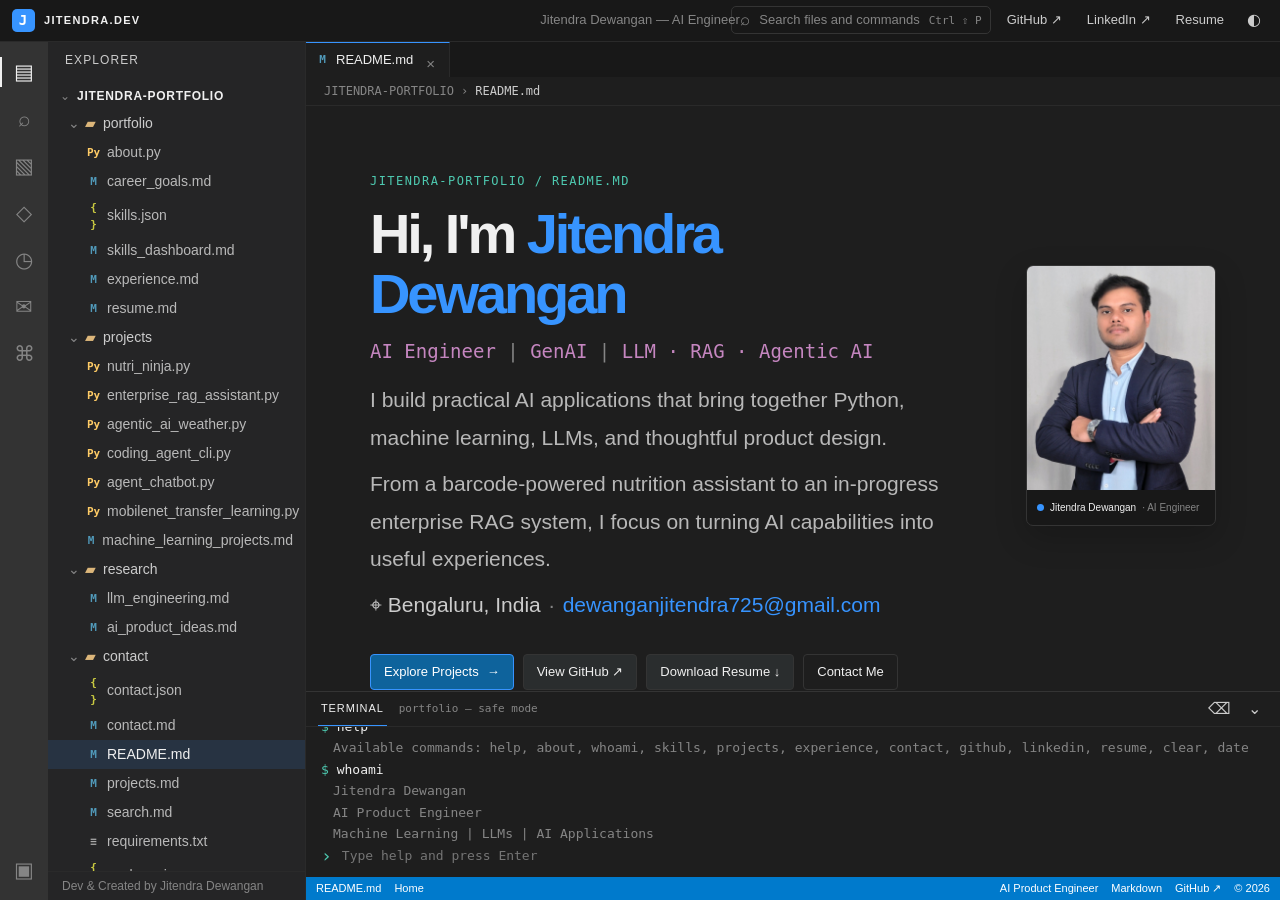
==== index.html @ ca644f17 "Add Files" ====
<!doctype html>
<html lang="en">
  <head>
    <meta charset="utf-8">
    <meta name="viewport" content="width=device-width, initial-scale=1">
    <meta name="theme-color" content="#1e1e1e">
    <meta name="description" content="Jitendra Dewangan (JABAAZ), AI Product Engineer in India. Explore practical AI, machine learning, LLM, and software engineering projects.">
    <meta property="og:type" content="website">
    <meta property="og:title" content="Jitendra Dewangan — AI Product Engineer">
    <meta property="og:description" content="A developer workspace portfolio exploring AI engineering, machine learning, and useful software products.">
    <meta property="og:image" content="assets/jitendra-dewangan.jpg">
    <meta property="og:image:alt" content="Portrait of Jitendra Dewangan in a navy blazer">
    <meta name="twitter:card" content="summary">
    <meta name="author" content="Jitendra Dewangan">
    <title>Jitendra Dewangan — AI Product Engineer</title>
    <link rel="icon" href="data:image/svg+xml,%3Csvg xmlns='http://www.w3.org/2000/svg' viewBox='0 0 40 40'%3E%3Crect width='40' height='40' rx='8' fill='%230078d4'/%3E%3Cpath d='M13 11h14v4h-5v12a6 6 0 0 1-12 0h4a2 2 0 0 0 4 0V15h-5z' fill='white'/%3E%3C/svg%3E">
    <link rel="stylesheet" href="styles.css">
    <script type="application/ld+json">
      {
        "@context": "https://schema.org",
        "@type": "Person",
        "name": "Jitendra Dewangan",
        "alternateName": "JABAAZ",
        "jobTitle": "AI Product Engineer",
        "email": "dewanganjitendra725@gmail.com",
        "telephone": "+91 8982959790",
        "address": {
          "@type": "PostalAddress",
          "addressCountry": "IN"
        },
        "sameAs": [
          "https://github.com/JitendraDew009",
          "https://www.linkedin.com/in/jitendradewangan/"
        ]
      }
    </script>
    <script src="app.js" defer></script>
  </head>
  <body>
    <a class="skip-link" href="#editor">Skip to editor</a>
    <div class="workspace">
      <header class="titlebar">
        <button class="brand-mark" type="button" aria-label="Go to portfolio home" data-open="readme">
          <span class="brand-glyph" aria-hidden="true">J</span>
          <span class="brand-name">JITENDRA.DEV</span>
        </button>
        <div class="titlebar-caption">Jitendra Dewangan — AI Engineer</div>
        <div class="titlebar-actions">
          <button class="title-action command-trigger" type="button" aria-label="Open command palette" title="Command Palette (Ctrl+Shift+P)">
            <span aria-hidden="true">⌕</span><span class="search-hint">Search files and commands</span><kbd>Ctrl ⇧ P</kbd>
          </button>
          <a class="title-link" href="https://github.com/JitendraDew009" target="_blank" rel="noopener noreferrer" aria-label="GitHub profile">GitHub <span aria-hidden="true">↗</span></a>
          <a class="title-link" href="https://www.linkedin.com/in/jitendradewangan/" target="_blank" rel="noopener noreferrer" aria-label="LinkedIn profile">LinkedIn <span aria-hidden="true">↗</span></a>
          <button class="title-link resume-shortcut" type="button" data-open="resume">Resume</button>
          <button class="icon-button theme-toggle" type="button" aria-label="Switch to light theme" title="Toggle theme"><span aria-hidden="true">◐</span></button>
          <button class="icon-button mobile-menu" type="button" aria-label="Open file explorer" aria-expanded="false"><span aria-hidden="true">☰</span></button>
        </div>
      </header>

      <div class="workbench">
        <nav class="activity-bar" aria-label="Workspace navigation">
          <button class="activity-button active" type="button" data-panel="explorer" aria-label="Explorer" aria-pressed="true" title="Explorer"><span aria-hidden="true">▤</span></button>
          <button class="activity-button" type="button" data-panel="search" aria-label="Search" aria-pressed="false" title="Search"><span aria-hidden="true">⌕</span></button>
          <button class="activity-button" type="button" data-panel="projects" aria-label="Projects" aria-pressed="false" title="Projects"><span aria-hidden="true">▧</span></button>
          <button class="activity-button" type="button" data-panel="skills" aria-label="Skills" aria-pressed="false" title="Skills"><span aria-hidden="true">◇</span></button>
          <button class="activity-button" type="button" data-panel="experience" aria-label="Experience" aria-pressed="false" title="Experience"><span aria-hidden="true">◷</span></button>
          <button class="activity-button activity-contact" type="button" data-panel="contact" aria-label="Contact" aria-pressed="false" title="Contact"><span aria-hidden="true">✉</span></button>
          <a class="activity-button activity-external" href="https://github.com/JitendraDew009" target="_blank" rel="noopener noreferrer" aria-label="GitHub profile" title="GitHub"><span aria-hidden="true">⌘</span></a>
          <button class="activity-button activity-bottom" type="button" data-panel="resume" aria-label="Resume" aria-pressed="false" title="Resume"><span aria-hidden="true">▣</span></button>
        </nav>

        <aside class="sidebar" aria-label="File explorer">
          <div class="sidebar-heading"><span id="sidebarTitle">EXPLORER</span><button class="icon-button sidebar-close" type="button" aria-label="Close explorer">×</button></div>
          <div class="sidebar-body" id="sidebarBody">          </div>
          <div class="sidebar-footer">
            <span>Dev &amp; Created by Jitendra Dewangan</span>
          </div>
        </aside>

        <main class="editor-column" id="editor">
          <div class="tabs" id="tabs" role="tablist" aria-label="Open files"></div>
          <div class="breadcrumb" id="breadcrumb" aria-label="Current file location"></div>
          <div class="editor-scroll" id="editorScroll" tabindex="-1">
            <div class="editor-content" id="editorContent" aria-live="polite"></div>
          </div>
          <section class="terminal" aria-label="Integrated portfolio terminal">
            <div class="terminal-header">
              <div class="terminal-tabs">
                <button class="terminal-tab active" type="button">TERMINAL</button>
                <span class="terminal-tab-label">portfolio — safe mode</span>
              </div>
              <div class="terminal-actions">
                <button class="icon-button terminal-clear" type="button" aria-label="Clear terminal" title="Clear terminal">⌫</button>
                <button class="icon-button terminal-collapse" type="button" aria-label="Collapse terminal" aria-expanded="true" title="Collapse terminal">⌄</button>
              </div>
            </div>
            <div class="terminal-body" id="terminalBody">
              <div class="terminal-output" id="terminalOutput" aria-live="polite" aria-label="Terminal output"></div>
              <form class="terminal-form" id="terminalForm" autocomplete="off">
                <label class="prompt-label" for="terminalInput"><span class="prompt-symbol" aria-hidden="true">›</span><span class="sr-only">Enter a portfolio command</span></label>
                <input id="terminalInput" name="command" type="text" spellcheck="false" autocapitalize="off" aria-label="Terminal command" placeholder="Type help and press Enter">
              </form>
            </div>
          </section>
          <footer class="statusbar">
            <div class="status-left"><span id="statusFile">README.md</span><span class="status-section">Jitendra Dewangan</span></div>
              <div class="status-right"><span class="opportunity">AI Product Engineer</span><span id="statusLanguage">Markdown</span><a href="https://github.com/JitendraDew009" target="_blank" rel="noopener noreferrer">GitHub ↗</a><span>© <span id="copyrightYear"></span></span></div>
          </footer>
        </main>
      </div>
    </div>

    <div class="palette-backdrop" id="paletteBackdrop" hidden>
      <section class="command-palette" role="dialog" aria-modal="true" aria-labelledby="paletteLabel">
        <label id="paletteLabel" class="sr-only" for="paletteInput">Search files, pages, and commands</label>
        <div class="palette-input-wrap"><span aria-hidden="true">⌕</span><input id="paletteInput" type="text" placeholder="Search files, pages, and commands..." autocomplete="off"><kbd>ESC</kbd></div>
        <div class="palette-results" id="paletteResults" role="listbox" aria-label="Commands"></div>
        <div class="palette-footer"><span>↑↓ navigate</span><span>↵ open</span><span>Esc close</span></div>
      </section>
    </div>
    <div class="toast-region" id="toastRegion" aria-live="polite" aria-atomic="true"></div>
    <noscript><p class="noscript-note">This interactive portfolio needs JavaScript enabled. You can still visit <a href="https://github.com/JitendraDew009">Jitendra's GitHub profile</a> or <a href="https://www.linkedin.com/in/jitendradewangan/">LinkedIn</a>.</p></noscript>
  </body>
</html>
---- styles.css ----
:root {
  color-scheme: dark;
  --activity: #333333;
  --sidebar: #252526;
  --editor: #1e1e1e;
  --panel: #181818;
  --panel-raised: #2a2d2e;
  --border: #343434;
  --border-soft: #2a2a2a;
  --text: #cccccc;
  --text-strong: #f0f0f0;
  --muted: #858585;
  --accent: #3794ff;
  --accent-soft: rgba(55, 148, 255, .13);
  --cyan: #4ec9b0;
  --purple: #c586c0;
  --yellow: #dcdcaa;
  --green: #89d185;
  --red: #f48771;
  --code: "Cascadia Code", "JetBrains Mono", Consolas, monospace;
  --ui: "Segoe UI", Arial, sans-serif;
  font-family: var(--ui);
  font-synthesis: none;
  text-rendering: optimizeLegibility;
}

* { box-sizing: border-box; }
html, body { width: 100%; min-width: 320px; min-height: 100%; margin: 0; }
body { overflow: hidden; background: var(--editor); color: var(--text); font-size: 15px; line-height: 1.55; }
button, input, textarea { font: inherit; }
button { color: inherit; }
a { color: inherit; }
button:focus-visible, a:focus-visible, input:focus-visible, textarea:focus-visible, [tabindex="-1"]:focus-visible {
  outline: 2px solid var(--accent);
  outline-offset: 2px;
}
.sr-only, .skip-link:not(:focus) {
  position: absolute; width: 1px; height: 1px; padding: 0; margin: -1px; overflow: hidden; clip: rect(0,0,0,0); white-space: nowrap; border: 0;
}
.skip-link:focus { position: fixed; z-index: 20; top: 8px; left: 8px; padding: 10px 14px; background: var(--editor); color: var(--text-strong); }
.workspace { height: 100dvh; display: flex; flex-direction: column; }
.titlebar { height: 42px; flex: 0 0 42px; display: flex; align-items: center; justify-content: space-between; padding: 0 12px; background: var(--panel); border-bottom: 1px solid var(--border-soft); gap: 12px; }
.brand-mark { display: inline-flex; align-items: center; gap: 9px; border: 0; padding: 0; background: none; cursor: pointer; font-size: 11px; font-weight: 700; letter-spacing: .12em; color: var(--text-strong); }
.brand-glyph { display: grid; width: 23px; height: 23px; place-items: center; border-radius: 5px; background: var(--accent); color: white; font-family: var(--code); font-size: 14px; }
.titlebar-caption { color: var(--muted); font-size: 12px; position: absolute; left: 50%; transform: translateX(-50%); }
.titlebar-actions { display: flex; align-items: center; justify-content: flex-end; gap: 7px; }
.title-action, .title-link, .icon-button { min-height: 28px; border: 1px solid transparent; background: transparent; color: var(--text); text-decoration: none; }
.title-action { display: flex; align-items: center; gap: 9px; height: 28px; min-width: 240px; padding: 0 8px; border-color: var(--border); border-radius: 5px; color: var(--muted); text-align: left; cursor: pointer; }
.title-action > span:first-child { font-size: 17px; }
.title-action kbd, .palette-input-wrap kbd { margin-left: auto; font-size: 10px; white-space: nowrap; }
.title-link { padding: 5px 8px; border-radius: 4px; cursor: pointer; font-size: 12px; }
.title-link:hover, .icon-button:hover, .title-action:hover { background: var(--panel-raised); color: var(--text-strong); }
.icon-button { display: inline-grid; min-width: 28px; min-height: 28px; place-items: center; border-radius: 4px; cursor: pointer; font-size: 16px; }
.mobile-menu, .sidebar-close { display: none; }
.workbench { display: flex; min-height: 0; flex: 1; }
.activity-bar { width: 48px; flex: 0 0 48px; display: flex; flex-direction: column; align-items: center; gap: 3px; padding: 8px 0; background: var(--activity); }
.activity-button { position: relative; display: grid; width: 48px; height: 44px; flex: 0 0 44px; place-items: center; border: 0; background: transparent; color: #858585; text-decoration: none; cursor: pointer; font-size: 21px; }
.activity-button:hover, .activity-button.active { color: var(--text-strong); }
.activity-button.active::before { position: absolute; top: 7px; bottom: 7px; left: 0; width: 2px; content: ""; background: var(--text-strong); }
.activity-bottom { margin-top: auto; }
.sidebar { width: 258px; flex: 0 0 258px; display: flex; flex-direction: column; min-width: 0; background: var(--sidebar); border-right: 1px solid var(--border-soft); }
.sidebar-heading { display: flex; align-items: center; justify-content: space-between; height: 36px; flex: 0 0 36px; padding: 0 17px; color: var(--text); font-size: 10px; letter-spacing: .09em; }
.sidebar-body { min-height: 0; flex: 1; overflow: auto; padding: 5px 0 14px; }
.sidebar-footer { height: 29px; flex: 0 0 29px; display: flex; align-items: center; gap: 7px; padding: 0 14px; color: var(--muted); border-top: 1px solid var(--border-soft); font-size: 10px; }
.status-dot, .opportunity i { width: 7px; height: 7px; display: inline-block; border-radius: 100%; background: var(--green); }
.tree-root, .tree-folder, .tree-file { min-height: 26px; display: flex; align-items: center; gap: 7px; padding: 3px 12px; border: 0; background: none; color: var(--text); text-decoration: none; text-align: left; cursor: pointer; font-size: 12px; }
.tree-root { color: var(--text-strong); font-size: 10px; letter-spacing: .06em; font-weight: 700; }
.tree-folder { width: 100%; padding-left: 20px; }
.tree-file { width: 100%; padding-left: 39px; color: #b9b9b9; }
.tree-file:hover, .tree-folder:hover, .tree-root:hover { background: var(--panel-raised); }
.tree-file.selected { background: var(--accent-soft); color: var(--text-strong); }
.tree-folder-icon { color: #dcb67a; font-size: 12px; }
.file-icon { width: 13px; text-align: center; font-family: var(--code); font-size: 10px; font-weight: 700; }
.icon-md { color: #519aba; }.icon-py { color: #ffcc66; }.icon-json { color: #cbcb41; }.icon-js { color: #e8d44d; }.icon-html { color: #e37933; }.icon-txt { color: #a9a9a9; }
.tree-children[hidden] { display: none; }
.tree-root .chevron, .tree-folder .chevron { display: inline-block; width: 10px; color: var(--muted); transition: transform .15s ease; }
.tree-folder[aria-expanded="false"] .chevron { transform: rotate(-90deg); }
.editor-column { min-width: 0; min-height: 0; flex: 1; display: flex; flex-direction: column; background: var(--editor); }
.tabs { display: flex; min-height: 35px; flex: 0 0 35px; overflow-x: auto; background: var(--panel); scrollbar-width: thin; }
.tab { display: inline-flex; min-width: 118px; max-width: 190px; align-items: center; gap: 7px; padding: 0 10px; border-right: 1px solid var(--border-soft); border-top: 1px solid transparent; color: var(--muted); cursor: pointer; user-select: none; }
.tab[aria-selected="true"] { background: var(--editor); border-top-color: var(--accent); color: var(--text-strong); }
.tab-name { overflow: hidden; flex: 1; text-overflow: ellipsis; white-space: nowrap; font-size: 12px; }
.tab-close { display: inline-grid; width: 19px; height: 19px; place-items: center; border: 0; border-radius: 3px; background: transparent; color: var(--muted); cursor: pointer; font-size: 15px; }
.tab-close:hover { background: var(--panel-raised); color: var(--text-strong); }
.breadcrumb { height: 29px; flex: 0 0 29px; display: flex; align-items: center; gap: 7px; padding: 0 18px; border-bottom: 1px solid var(--border-soft); color: var(--muted); font-family: var(--code); font-size: 11px; }
.breadcrumb .crumb-current { color: var(--text); }
.editor-scroll { min-height: 0; flex: 1; overflow: auto; scrollbar-color: #555 transparent; }
.editor-content { max-width: 1050px; min-height: 100%; padding: 30px clamp(22px, 5vw, 72px) 48px; margin: 0 auto; }
.terminal { height: 186px; flex: 0 0 186px; border-top: 1px solid var(--border); background: var(--editor); }
.terminal.collapsed { height: 35px; flex-basis: 35px; }
.terminal-header { height: 35px; display: flex; align-items: center; justify-content: space-between; padding: 0 12px; border-bottom: 1px solid var(--border-soft); }
.terminal-tabs { height: 100%; display: flex; align-items: center; gap: 12px; }
.terminal-tab { height: 100%; padding: 0 3px; border: 0; border-bottom: 1px solid var(--accent); background: none; color: var(--text-strong); font-size: 10px; letter-spacing: .08em; cursor: default; }
.terminal-tab-label { color: var(--muted); font-family: var(--code); font-size: 10px; }
.terminal-actions { display: flex; gap: 2px; }
.terminal-body { height: calc(100% - 35px); overflow: auto; padding: 8px 15px; font-family: var(--code); font-size: 12px; }
.terminal.collapsed .terminal-body { display: none; }
.terminal-output { line-height: 1.65; }
.terminal-line { white-space: pre-wrap; overflow-wrap: anywhere; }
.terminal-command { color: var(--text-strong); }
.terminal-command::before { content: "$ "; color: var(--cyan); }
.terminal-response { padding-left: 12px; color: var(--muted); white-space: pre-wrap; overflow-wrap: anywhere; }
.terminal-form { display: flex; align-items: center; gap: 8px; height: 24px; }
.prompt-symbol { color: var(--cyan); font-size: 18px; }
.terminal-form input { width: 100%; border: 0; outline: 0; background: transparent; color: var(--text-strong); font-family: var(--code); font-size: 12px; }
.terminal-form input:focus-visible { outline: none; }
.statusbar { height: 23px; flex: 0 0 23px; display: flex; align-items: center; justify-content: space-between; gap: 15px; padding: 0 10px; background: #007acc; color: #fff; font-size: 10px; }
.status-left, .status-right { display: flex; align-items: center; gap: 13px; min-width: 0; white-space: nowrap; }
.status-left { overflow: hidden; }
.status-left span:nth-child(2) { overflow: hidden; text-overflow: ellipsis; }
.status-right a { color: inherit; text-decoration: none; }
.status-right a:hover { text-decoration: underline; }
.opportunity { display: inline-flex; align-items: center; gap: 5px; }
.opportunity i { width: 6px; height: 6px; background: #a6e3a1; }

/* Editor content */
.eyebrow { color: var(--cyan); font-family: var(--code); font-size: 11px; letter-spacing: .12em; text-transform: uppercase; }
.hero { position: relative; padding: 23px 0 25px; }
.hero::after { display: none; }
.hero-layout { display: grid; grid-template-columns: minmax(0, 1fr) 190px; align-items: center; gap: clamp(20px, 4vw, 50px); }
.hero-main { min-width: 0; }
.profile-figure { overflow: hidden; margin: 0; border: 1px solid var(--border); border-radius: 7px; background: var(--panel); box-shadow: 0 12px 32px #0003; }
.profile-photo { display: block; width: 100%; height: 224px; object-fit: cover; object-position: center 26%; }
.profile-figure figcaption { display: flex; align-items: center; gap: 6px; padding: 9px 10px; color: var(--text-strong); font-size: 10px; white-space: nowrap; }
.profile-figure figcaption span:last-child { color: var(--muted); }
.profile-presence { width: 7px; height: 7px; flex: 0 0 7px; border-radius: 50%; background: var(--accent); }
.hero-location { color: var(--text); }
.hero-separator { margin: 0 8px; color: var(--muted); }
.hero-copy a { color: var(--accent); text-decoration: none; }
.hero-copy a:hover { text-decoration: underline; }
.hero h1 { max-width: 680px; margin: 12px 0 8px; color: var(--text-strong); font-size: clamp(32px, 5vw, 52px); font-weight: 650; letter-spacing: -.055em; line-height: 1.07; }
.hero h1 .accent { color: var(--accent); }
.hero h2 { margin: 12px 0 15px; color: var(--purple); font-family: var(--code); font-size: clamp(14px, 2vw, 18px); font-weight: 500; }
.hero-copy { max-width: 680px; color: #b8b8b8; font-size: 15px; line-height: 1.8; }
.hero-copy p { margin: 8px 0; }
.hero-actions, .button-row { display: flex; flex-wrap: wrap; gap: 9px; margin-top: 22px; }
.button { display: inline-flex; min-height: 36px; align-items: center; justify-content: center; gap: 8px; padding: 0 13px; border: 1px solid var(--border); border-radius: 4px; background: var(--panel-raised); color: var(--text-strong); text-decoration: none; cursor: pointer; font-size: 12px; transition: background .15s ease, border-color .15s ease; }
.button:hover { border-color: var(--accent); background: var(--accent-soft); }
.button.primary { border-color: var(--accent); background: #0e639c; color: #fff; }
.button.primary:hover { background: #1177bb; }
.button.ghost { background: transparent; }
.editor-section { margin-top: 33px; }
.section-heading { display: flex; align-items: center; gap: 10px; margin: 0 0 13px; color: var(--text-strong); font-size: 16px; font-weight: 600; }
.section-heading::before { width: 3px; height: 17px; border-radius: 3px; background: var(--accent); content: ""; }
.muted { color: var(--muted); }
.focus-grid, .project-grid, .skill-grid, .repo-grid { display: grid; grid-template-columns: repeat(2, minmax(0, 1fr)); gap: 11px; }
.focus-card, .project-card, .skill-card, .repo-card, .info-card, .timeline-card, .code-card, .contact-card { border: 1px solid var(--border); border-radius: 5px; background: var(--panel); }
.focus-card { min-height: 73px; display: flex; align-items: flex-start; gap: 11px; padding: 13px; }
.focus-icon { color: var(--accent); font-family: var(--code); font-size: 15px; }
.focus-card strong, .skill-card strong { display: block; color: var(--text-strong); font-size: 12px; }
.focus-card small { display: block; margin-top: 5px; color: var(--muted); line-height: 1.5; }
.section-topline { display: flex; justify-content: space-between; align-items: center; gap: 12px; margin: 0 0 15px; }
.section-topline .section-heading { margin: 0; }
.text-link { color: var(--accent); text-decoration: none; }
.text-link:hover { text-decoration: underline; }
.project-card { display: flex; flex-direction: column; min-height: 230px; padding: 16px; }
.project-top { display: flex; align-items: flex-start; justify-content: space-between; gap: 8px; }
.project-card h3, .repo-card h3 { margin: 0; color: var(--text-strong); font-size: 15px; }
.project-card p, .repo-card p { color: var(--muted); line-height: 1.65; }
.project-category { color: var(--cyan); font-family: var(--code); font-size: 10px; }
.tag-list { display: flex; flex-wrap: wrap; gap: 6px; margin: 7px 0; }
.tag { display: inline-flex; padding: 4px 7px; border: 1px solid var(--border); border-radius: 3px; color: var(--muted); font-family: var(--code); font-size: 10px; }
.project-card .card-links { display: flex; gap: 13px; margin-top: auto; padding-top: 13px; font-size: 11px; }
.project-card .button { min-height: 30px; padding: 0 9px; font-size: 11px; }
.project-detail { max-width: 850px; }
.project-detail .project-title { margin: 9px 0 5px; color: var(--text-strong); font-size: clamp(25px, 4vw, 35px); letter-spacing: -.04em; }
.project-detail .lead { max-width: 720px; margin: 9px 0 20px; color: #bcbcbc; font-size: 15px; line-height: 1.7; }
.detail-grid { display: grid; grid-template-columns: repeat(2,minmax(0,1fr)); gap: 11px; }
.info-card { padding: 15px; }
.info-card h3 { margin: 0 0 10px; color: var(--text-strong); font-size: 12px; }
.info-card p, .info-card li { color: var(--muted); font-size: 12px; line-height: 1.7; }
.info-card ul { margin: 0; padding-left: 17px; }
.callout { margin: 15px 0; padding: 11px 13px; border-left: 2px solid var(--yellow); background: #dcdcaa0d; color: var(--muted); line-height: 1.6; }
.filter-row { display: flex; flex-wrap: wrap; gap: 7px; margin: 15px 0 17px; }
.filter-chip { min-height: 28px; padding: 0 10px; border: 1px solid var(--border); border-radius: 14px; background: transparent; color: var(--muted); cursor: pointer; font-size: 11px; }
.filter-chip[aria-pressed="true"], .filter-chip:hover { border-color: var(--accent); background: var(--accent-soft); color: var(--text-strong); }
.skill-card { padding: 13px; }
.skill-card p { margin: 7px 0 0; color: var(--muted); font-size: 11px; line-height: 1.6; }
.skill-card .skill-category { color: var(--cyan); font-family: var(--code); font-size: 9px; text-transform: uppercase; letter-spacing: .08em; }
.timeline { position: relative; margin: 20px 0; padding-left: 24px; }
.timeline::before { position: absolute; top: 6px; bottom: 4px; left: 6px; width: 1px; background: var(--border); content: ""; }
.timeline-card { position: relative; margin-bottom: 13px; padding: 15px; }
.timeline-card::before { position: absolute; top: 18px; left: -23px; width: 9px; height: 9px; border: 2px solid var(--accent); border-radius: 50%; background: var(--editor); content: ""; }
.timeline-card h3 { margin: 0 0 5px; color: var(--text-strong); font-size: 14px; }
.timeline-card p { margin: 6px 0; color: var(--muted); line-height: 1.6; }
.timeline-meta { color: var(--cyan); font-family: var(--code); font-size: 10px; }
.code-card { overflow: auto; padding: 17px; font-family: var(--code); font-size: 12px; line-height: 1.8; }
.code-card .line { display: block; white-space: pre-wrap; overflow-wrap: anywhere; }
.code-line-no { display: inline-block; width: 28px; color: #666; text-align: right; margin-right: 20px; user-select: none; }
.code-keyword { color: var(--purple); }.code-string { color: var(--yellow); }.code-comment { color: #6a9955; }.code-function { color: #dcdcaa; }.code-value { color: #b5cea8; }
.contact-layout { display: grid; grid-template-columns: minmax(0, 1.3fr) minmax(220px, .7fr); gap: 13px; }
.contact-card { padding: 17px; }
.form-field { display: flex; flex-direction: column; gap: 6px; margin-bottom: 13px; }
.form-field label { color: var(--text); font-size: 11px; }
.form-field input, .form-field textarea, .search-input { width: 100%; padding: 9px 10px; border: 1px solid var(--border); border-radius: 3px; background: var(--editor); color: var(--text-strong); }
.form-field textarea { min-height: 100px; resize: vertical; }
.form-note { color: var(--yellow); font-size: 11px; line-height: 1.6; }
.social-list { display: grid; gap: 9px; }
.social-list a { display: flex; justify-content: space-between; gap: 12px; color: var(--text); text-decoration: none; }
.social-list a:hover { color: var(--accent); }
.resume-placeholder { display: flex; align-items: center; gap: 12px; padding: 15px; border: 1px dashed var(--border); border-radius: 4px; color: var(--muted); line-height: 1.6; }
.resume-placeholder strong { color: var(--yellow); }
.resume-heading { display: flex; align-items: center; gap: 15px; padding: 15px; border: 1px solid var(--border); border-radius: 5px; background: var(--panel); }
.resume-heading > img { width: 68px; height: 82px; flex: 0 0 auto; border-radius: 4px; object-fit: cover; object-position: center 23%; }
.resume-heading h2 { margin-top: 0; }
.resume-heading p { margin: 7px 0; color: var(--muted); }
.resume-heading a { color: var(--accent); text-decoration: none; }
.resume-heading a:hover { text-decoration: underline; }
.repo-card { padding: 15px; }
.repo-card .repo-meta { display: flex; gap: 12px; flex-wrap: wrap; color: var(--muted); font-family: var(--code); font-size: 10px; }
.repo-card h3 a { text-decoration: none; }
.repo-card h3 a:hover { color: var(--accent); }
.empty-state { padding: 25px; border: 1px dashed var(--border); color: var(--muted); text-align: center; line-height: 1.6; }
.panel-heading { margin: 0; color: var(--text-strong); font-size: 19px; }
.panel-intro { margin: 8px 0 18px; color: var(--muted); line-height: 1.7; }
.search-results { display: grid; gap: 4px; margin-top: 12px; }
.search-result { display: flex; align-items: center; gap: 10px; padding: 10px; border: 0; border-radius: 3px; background: transparent; color: var(--text); text-align: left; cursor: pointer; }
.search-result:hover { background: var(--panel-raised); }
.search-result small { display: block; margin-top: 3px; color: var(--muted); }
.highlight { color: var(--yellow); }

.palette-backdrop { position: fixed; z-index: 50; inset: 0; display: flex; justify-content: center; align-items: flex-start; padding: min(14vh, 105px) 16px 16px; background: #0008; }
.palette-backdrop[hidden] { display: none; }
.command-palette { width: min(600px, 100%); overflow: hidden; border: 1px solid #454545; border-radius: 7px; background: var(--sidebar); box-shadow: 0 16px 55px #0008; }
.palette-input-wrap { display: flex; align-items: center; gap: 9px; padding: 11px; border-bottom: 1px solid var(--border); color: var(--muted); }
.palette-input-wrap input { width: 100%; border: 0; outline: 0; background: transparent; color: var(--text-strong); font-size: 13px; }
.palette-results { max-height: 340px; overflow: auto; padding: 5px; }
.palette-option { display: flex; align-items: center; gap: 10px; width: 100%; padding: 9px; border: 0; border-radius: 3px; background: transparent; color: var(--text); text-align: left; cursor: pointer; }
.palette-option[aria-selected="true"], .palette-option:hover { background: #04395e; color: white; }
.palette-option small { margin-left: auto; color: var(--muted); }
.palette-empty { padding: 16px; color: var(--muted); }
.palette-footer { display: flex; gap: 17px; padding: 7px 11px; border-top: 1px solid var(--border); color: var(--muted); font-size: 10px; }
.toast-region { position: fixed; z-index: 60; right: 16px; bottom: 37px; display: grid; gap: 8px; }
.toast { max-width: min(360px, calc(100vw - 32px)); padding: 11px 14px; border: 1px solid var(--border); border-left: 3px solid var(--accent); border-radius: 4px; background: var(--sidebar); color: var(--text-strong); box-shadow: 0 5px 18px #0005; animation: toast-in .18s ease-out; }
@keyframes toast-in { from { opacity: 0; transform: translateY(5px); } to { opacity: 1; transform: translateY(0); } }
.noscript-note { position: fixed; z-index: 100; inset: auto 0 0; padding: 12px; background: var(--sidebar); text-align: center; }

body.light-theme {
  color-scheme: light;
  --activity: #e8e8e8;
  --sidebar: #f3f3f3;
  --editor: #ffffff;
  --panel: #f7f7f7;
  --panel-raised: #e8e8e8;
  --border: #d4d4d4;
  --border-soft: #e5e5e5;
  --text: #3b3b3b;
  --text-strong: #1f1f1f;
  --muted: #717171;
  --accent-soft: rgba(0, 122, 204, .10);
}
body.light-theme .titlebar { background: #dddddd; }
body.light-theme .statusbar { background: #007acc; color: white; }
body.light-theme .hero-copy, body.light-theme .project-detail .lead { color: #555; }
body.light-theme .tree-file { color: #454545; }
body.light-theme .hero::after { color: #00000008; }
body.light-theme .palette-option[aria-selected="true"], body.light-theme .palette-option:hover { background: #cce8ff; color: #111; }

@media (max-width: 880px) {
  .titlebar-caption { display: none; }
  .title-action { min-width: 170px; }
  .sidebar { width: 225px; flex-basis: 225px; }
  .status-section { display: none; }
  .activity-external { display: none; }
}
@media (max-width: 640px) {
  body { font-size: 12px; }
  .titlebar { height: 42px; flex-basis: 42px; padding: 0 9px; }
  .brand-name { display: none; }
  .titlebar-actions { gap: 2px; }
  .title-action { min-width: 34px; width: 34px; justify-content: center; padding: 0; }
  .title-action .search-hint, .title-action kbd { display: none; }
  .title-link { display: none; }
  .mobile-menu { display: inline-grid; }
  .activity-bar { width: 41px; flex-basis: 41px; }
  .activity-button { width: 41px; height: 39px; flex-basis: 39px; }
  .sidebar { position: absolute; z-index: 10; top: 42px; bottom: 23px; left: 41px; width: min(280px, calc(100vw - 41px)); transform: translateX(calc(-100% - 41px)); transition: transform .18s ease; box-shadow: 6px 0 20px #0003; }
  .sidebar.mobile-open { transform: translateX(0); }
  .sidebar-close { display: inline-grid; }
  .editor-content { padding: 22px 18px 34px; }
  .hero { padding-top: 15px; }
  .hero-layout { display: flex; flex-direction: column; align-items: stretch; gap: 12px; }
  .profile-figure { order: -1; display: flex; align-items: center; width: 100%; }
  .profile-photo { width: 82px; height: 108px; flex: 0 0 82px; }
  .profile-figure figcaption { padding: 10px; font-size: 10px; gap: 6px; }
  .hero h1 { font-size: clamp(27px, 7vw, 38px); }
  .hero h2 { font-size: 12px; line-height: 1.6; }
  .hero-copy { font-size: 12px; line-height: 1.65; }
  .hero-copy { font-size: 13px; }
  .focus-grid, .project-grid, .skill-grid, .repo-grid, .detail-grid { grid-template-columns: 1fr; }
  .contact-layout { grid-template-columns: 1fr; }
  .project-card { min-height: 195px; }
  .terminal { height: 145px; flex-basis: 145px; }
  .terminal-tab-label { display: none; }
  .statusbar { padding: 0 6px; }
  .status-left, .status-right { gap: 8px; }
  .status-right { font-size: 9px; }
  .status-right .opportunity { display: none; }
  .status-right > span:nth-last-child(1) { display: none; }
  .breadcrumb { padding: 0 12px; }
}
@media (max-width: 380px) {
  .sidebar { left: 36px; width: min(280px, calc(100vw - 36px)); transform: translateX(calc(-100% - 36px)); }
  .profile-photo { width: 72px; height: 94px; flex-basis: 72px; }
  .hero h1 { font-size: 27px; }
  .activity-bar { width: 36px; flex-basis: 36px; }
  .activity-button { width: 36px; }
  .sidebar { left: 36px; }
  .status-right a { display: none; }
  .hero-actions .button { flex: 1 1 auto; }
}
@media (prefers-reduced-motion: reduce) {
  *, *::before, *::after { scroll-behavior: auto !important; animation-duration: .01ms !important; animation-iteration-count: 1 !important; transition-duration: .01ms !important; }
}

/* Keep prose comfortable to read while preserving compact editor chrome. */
.sidebar-heading { font-size: 12px; }
.sidebar-footer { font-size: 12px; }
.tree-root { font-size: 12px; }
.tree-folder, .tree-file { min-height: 29px; font-size: 14px; }
.tree-folder-icon { font-size: 14px; }
.file-icon { font-size: 11px; }
.tab-name { font-size: 13px; }
.breadcrumb { font-size: 12px; }
.editor-content { font-size: 21px; line-height: 1.75; }
.hero h1 { font-size: clamp(36px, 5vw, 56px); }
.hero h2 { font-size: clamp(15px, 2vw, 19px); line-height: 1.6; }
.hero-copy { font-size: 21px; line-height: 1.8; }
.eyebrow, .project-category { font-size: 12px; }
.panel-heading { font-size: 26px; }
.panel-intro, .project-detail .lead { font-size: 21px; line-height: 1.75; }
.section-heading { font-size: 23px; }
.focus-card strong, .skill-card strong { font-size: 20px; }
.focus-card small { font-size: 18px; }
.project-card h3, .repo-card h3 { font-size: 22px; }
.project-card p, .repo-card p { font-size: 20px; line-height: 1.7; }
.project-detail .project-title { font-size: clamp(29px, 4vw, 38px); }
.info-card h3, .timeline-card h3 { font-size: 21px; }
.info-card p, .info-card li, .timeline-card p { font-size: 20px; line-height: 1.75; }
.skill-card p { font-size: 19px; line-height: 1.7; }
.skill-card .skill-category { font-size: 11px; }
.timeline-meta { font-size: 12px; }
.callout, .resume-placeholder { font-size: 20px; line-height: 1.75; }
.filter-chip, .button, .title-link { font-size: 13px; }
.tag { font-size: 11px; }
.project-card .card-links { font-size: 12px; }
.project-card .button { font-size: 12px; }
.form-field label, .form-note { font-size: 13px; }
.form-field input, .form-field textarea, .search-input { font-size: 15px; line-height: 1.5; }
.contact-card { font-size: 14px; }
.code-card { font-size: 13px; line-height: 1.9; }
.terminal-body, .terminal-form input { font-size: 13px; line-height: 1.6; }
.terminal-tab { font-size: 11px; }
.terminal-tab-label { font-size: 11px; }
.statusbar { font-size: 11px; }
.titlebar-caption { font-size: 13px; }
.title-action { font-size: 13px; }
.title-action kbd, .palette-input-wrap kbd { font-size: 11px; }
.palette-input-wrap input { font-size: 15px; }
.palette-option { font-size: 14px; }
.palette-option small { font-size: 12px; }

@media (max-width: 640px) {
  body { font-size: 16px; }
  .editor-content { font-size: 20px; }
  .hero h1 { font-size: clamp(34px, 9vw, 42px); }
  .hero h2 { font-size: 19px; }
  .hero-copy { font-size: 20px; line-height: 1.75; }
  .panel-heading { font-size: 24px; }
  .panel-intro, .project-detail .lead { font-size: 19px; }
  .section-heading { font-size: 21px; }
  .project-card h3, .repo-card h3, .info-card h3, .timeline-card h3 { font-size: 20px; }
  .project-card p, .repo-card p, .info-card p, .info-card li, .timeline-card p, .skill-card p { font-size: 18px; }
  .focus-card strong, .skill-card strong { font-size: 18px; }
  .focus-card small { font-size: 16px; }
  .callout, .resume-placeholder { font-size: 18px; }
  .tree-folder, .tree-file { font-size: 14px; }
  .statusbar { font-size: 10px; }
  .code-card { font-size: 12px; }
}
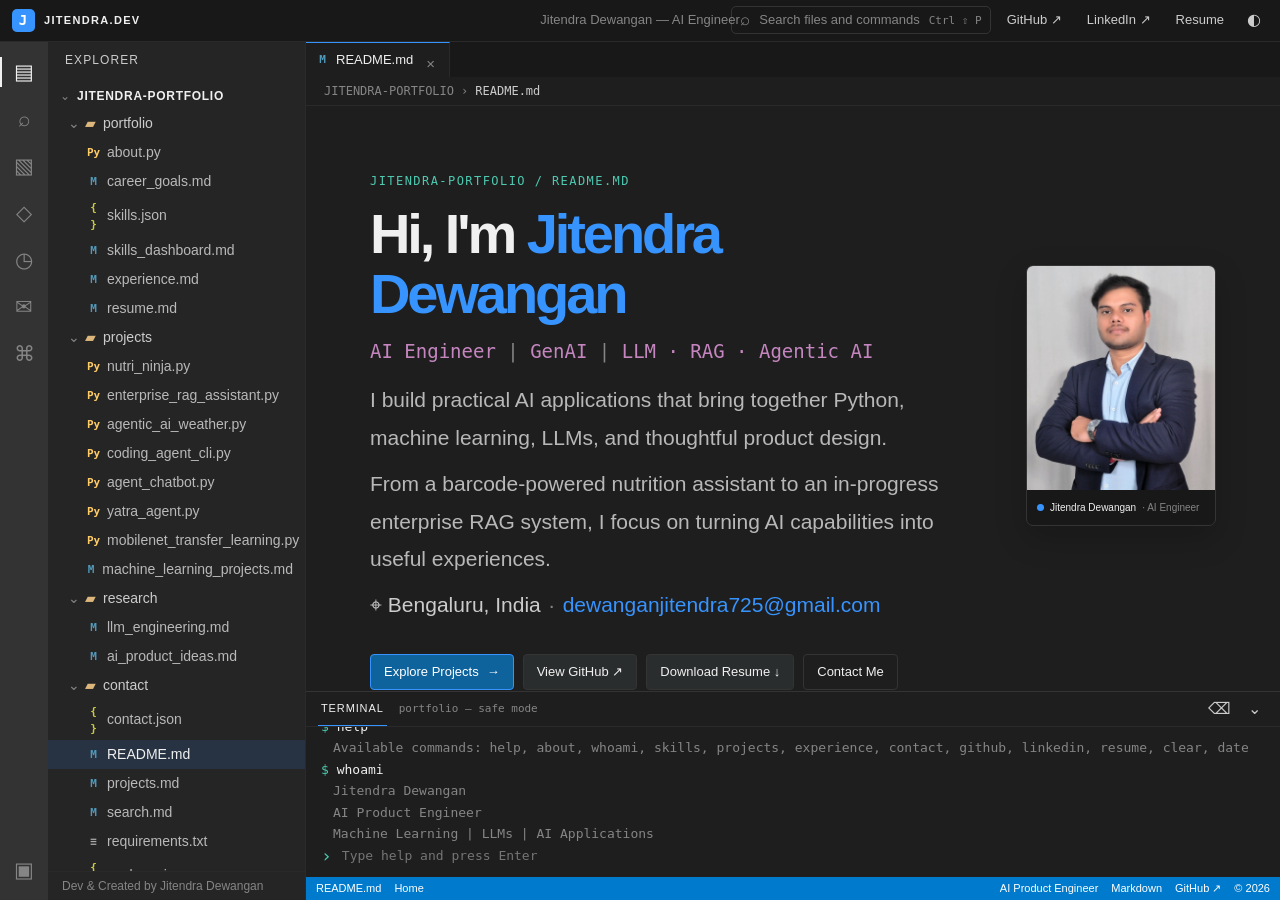
==== commit 03109634: "Add project repository links and update contact details Co-authored-by: Copilot <223556219+Copilot@u" ====
--- a/index.html
+++ b/index.html
@@ -23,7 +23,6 @@
         "alternateName": "JABAAZ",
         "jobTitle": "AI Product Engineer",
         "email": "dewanganjitendra725@gmail.com",
-        "telephone": "+91 8982959790",
         "address": {
           "@type": "PostalAddress",
           "addressCountry": "IN"
